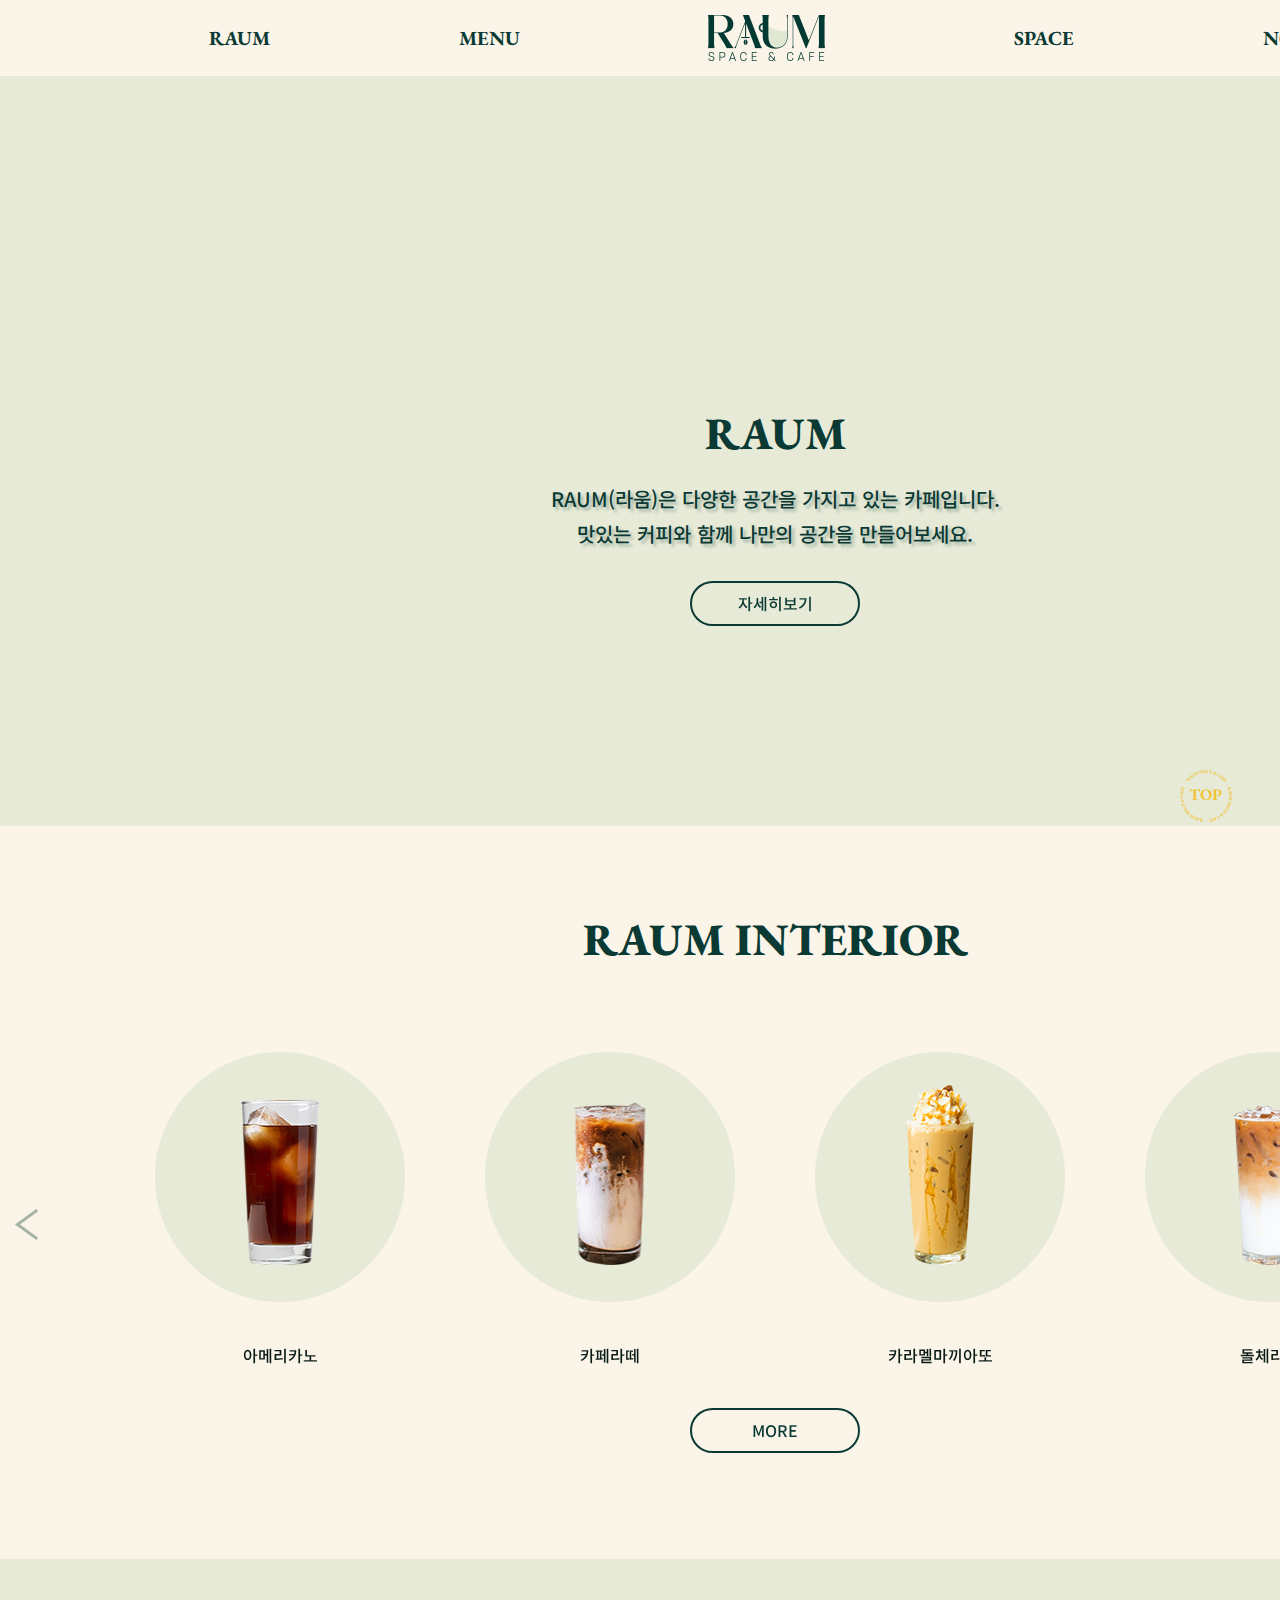
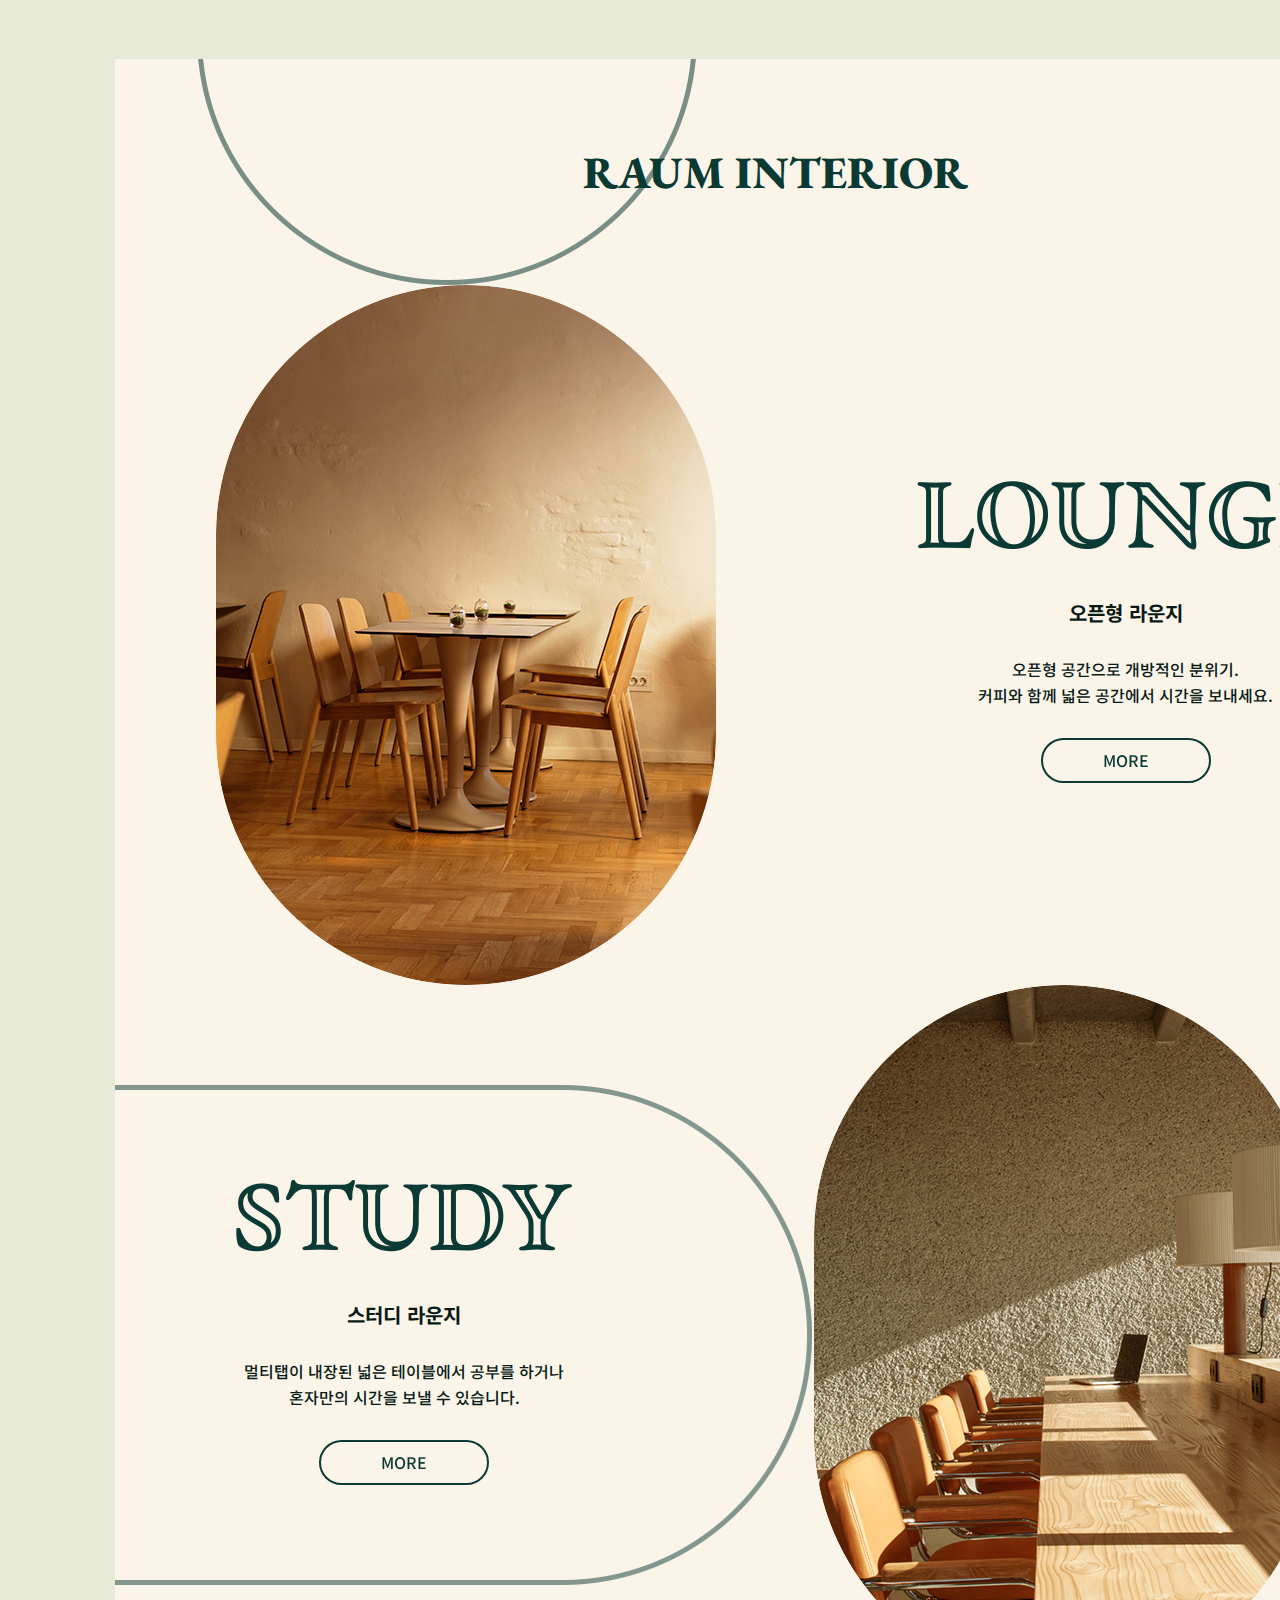
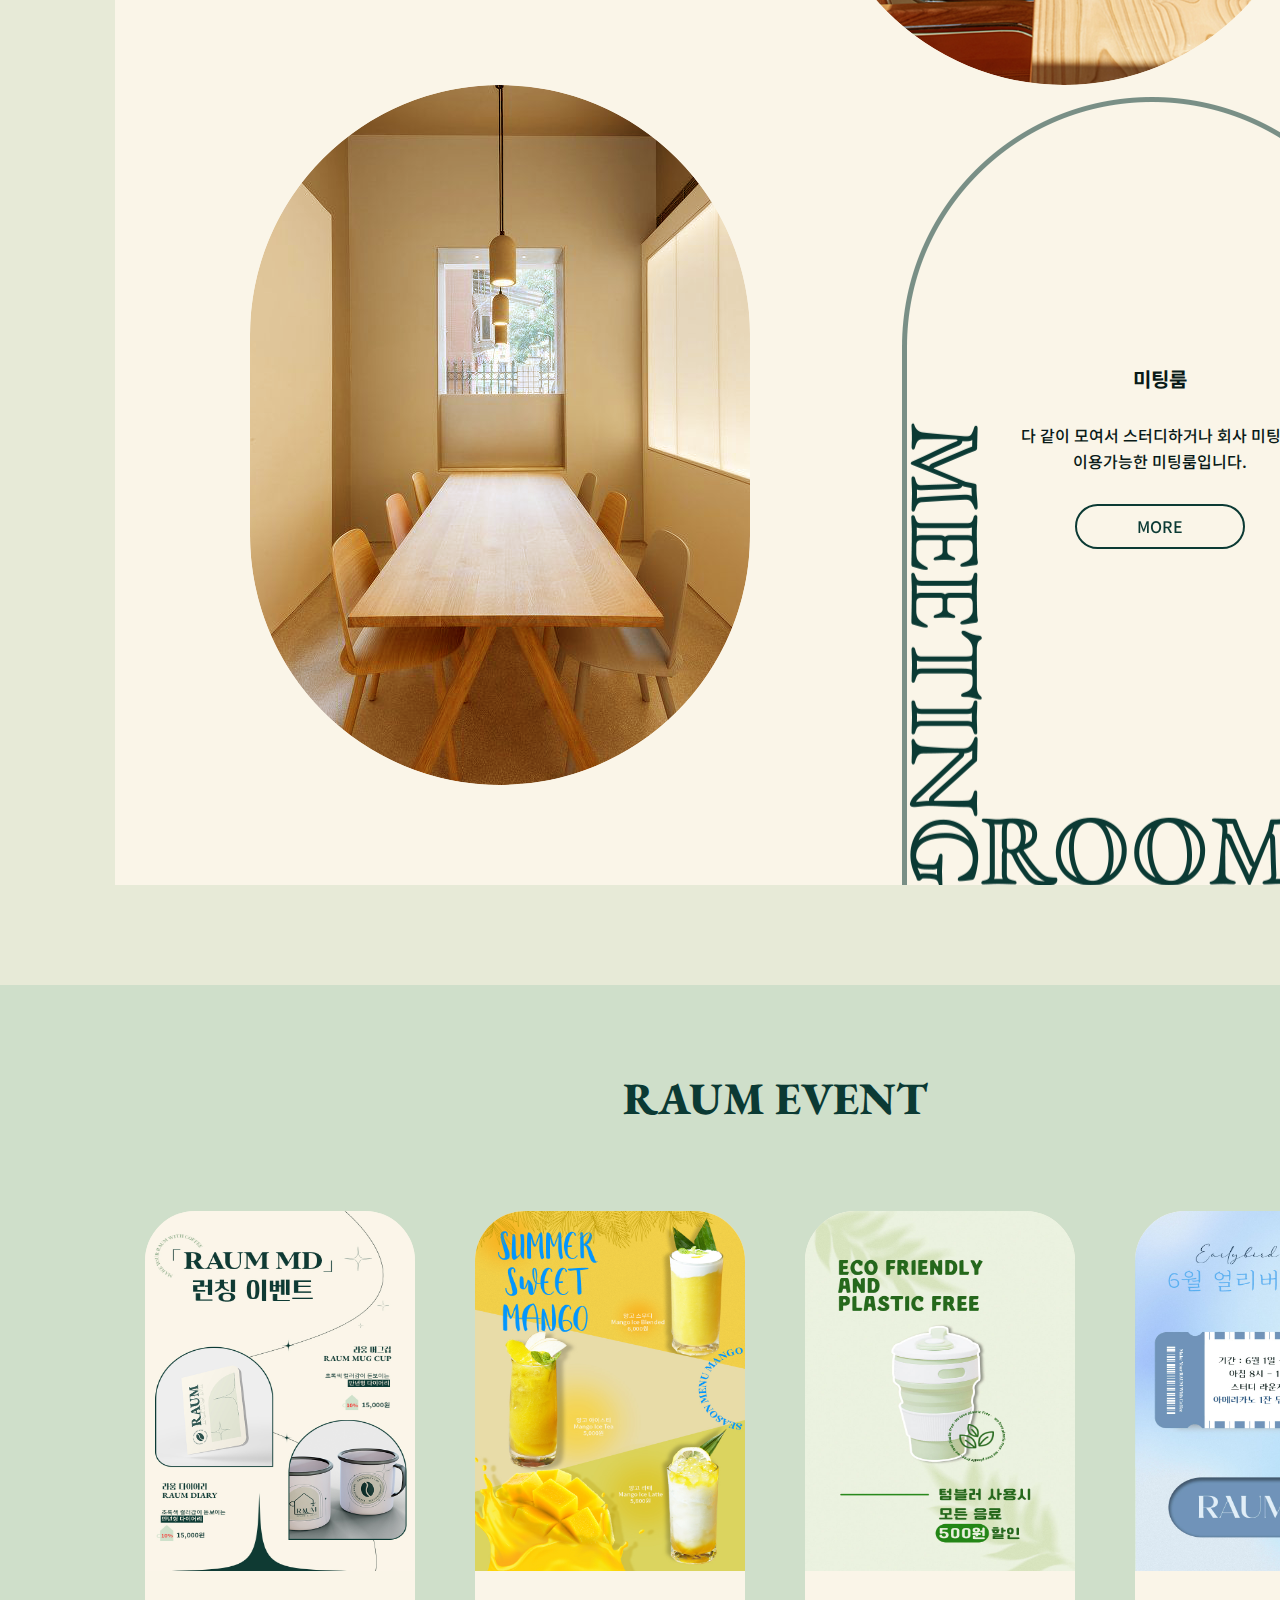
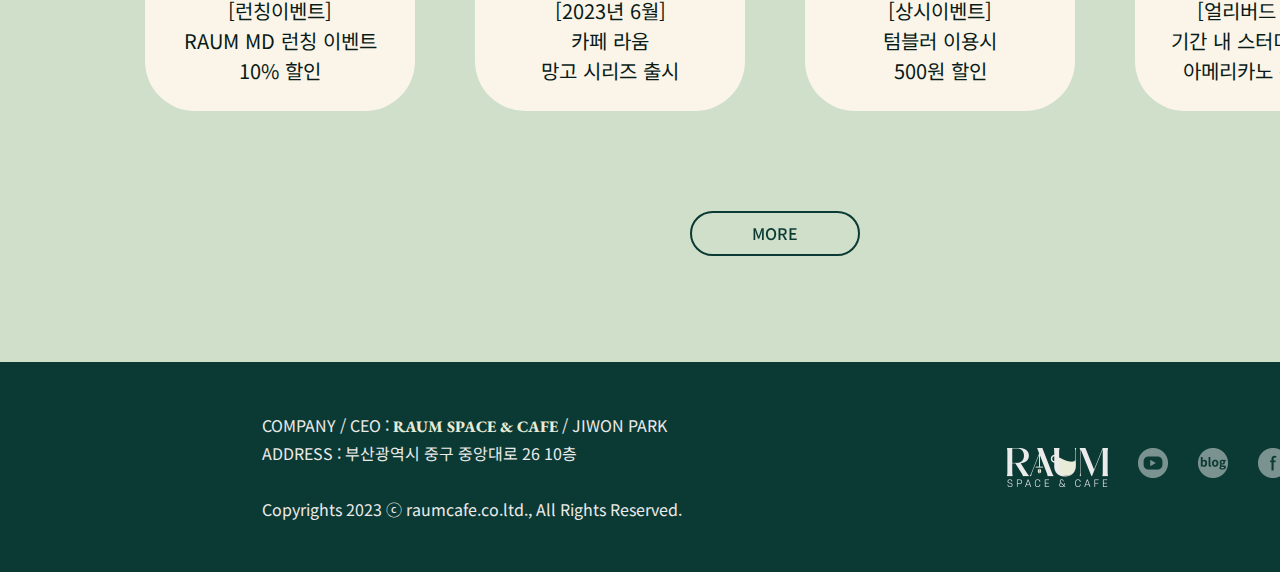
==== index.html @ 286803ea "Add files via upload" ====
<!DOCTYPE html>
<html lang="ko">

<head>
    <meta charset="UTF-8">
    <meta http-equiv="X-UA-Compatible" content="IE=edge">
    <meta name="viewport" content="width=1550">
    <title>RAUM</title>

    <!-- 폰트연결 -->
    <!-- NOTO SANS KR -->
    <link rel="preconnect" href="https://fonts.googleapis.com">
    <link rel="preconnect" href="https://fonts.gstatic.com" crossorigin>
    <link href="https://fonts.googleapis.com/css2?family=Noto+Sans+KR:wght@100;300;400;500;700;900&display=swap"
        rel="stylesheet">

    <!-- EB Garamond -->
    <link rel="preconnect" href="https://fonts.googleapis.com">
    <link rel="preconnect" href="https://fonts.gstatic.com" crossorigin>
    <link
        href="https://fonts.googleapis.com/css2?family=EB+Garamond:ital,wght@0,400;0,500;0,600;0,700;0,800;1,400;1,500;1,600;1,700;1,800&display=swap"
        rel="stylesheet">


    <!-- Link Swiper's CSS -->
    <link rel="stylesheet" href="https://cdn.jsdelivr.net/npm/swiper@9/swiper-bundle.min.css" />

    <!-- css연결 -->
    <link rel="stylesheet" href="./css/indexstyle.css">



    <!-- 파비콘연결 -->
    <link rel="shortcut icon" href="images/favicon.png" type="image/x-icon">

</head>

<body>
    <div id="header">
        <!-- bg -->
        <div class="header_inner">
            <ul id="gnb">
                <li><a href="./sub1.html">RAUM</a>
                    <ul class="sub">
                        <li><a href="./sub1.html#about">브랜드 소개</a></li>
                        <li><a href="./sub1.html#direction">오시는 길</a></li>
                    </ul>

                </li>
                <li><a href="./sub2.html">MENU</a>
                    <ul class="sub">
                        <li><a href="./sub2.html">NEW</a></li>
                        <li><a href="./sub2.html">COFFEE</a></li>
                        <li><a href="./sub2.html">NONCOFFEE</a></li>
                        <li><a href="./sub2.html">DESSERT</a></li>
                        <li><a href="./sub2.html">MD</a></li>
                    </ul>
                </li>
                <li><a href="./index.html"><img src="images/header_logo.png" alt="헤더로고이미지"></a>
                </li>
                <li><a href="./sub3.html">SPACE</a>
                    <ul class="sub">
                        <li><a href="./sub3.html">공간 소개</a></li>
                        <li><a href="./sub3.html">이용 방법</a></li>
                    </ul>
                </li>
                <li><a href="./sub4.html">NOTICE</a>
                    <ul class="sub">
                        <li><a href="./sub4.html">EVENT</a></li>
                        <li><a href="./sub4.html">FAQ</a></li>
                    </ul>
                </li>
            </ul><!--gnb-->
            <div class="gnb_bg"></div>
        </div><!--header_inner-->
    </div><!--header-->


    <div id="main_banner">
        <video src="./images/main_banner.mp4" autoplay loop muted></video>
    </div><!--main_banner-->

    <div id="brand">
        <!-- 이미지 att./ bg -->
        <div class="text">
            <h1 class="title">RAUM</h1>
            <p>RAUM(라움)은 다양한 공간을 가지고 있는 카페입니다. <br>
                맛있는 커피와 함께 나만의 공간을 만들어보세요.</p>
            <a href="./sub1.html" type="button" class="eng btn-bubble">
                자세히보기
                <span class="btn-bubble-inner">
                    <span class="btn-bubble-itembox">
                        <span class="btn-bubble-item"></span>
                        <span class="btn-bubble-item"></span>
                        <span class="btn-bubble-item"></span>
                        <span class="btn-bubble-item"></span>
                    </span>
                </span>
            </a>
        </div><!--text-->
    </div><!--brand-->







    <div id="menu">
        <!--가운데정렬-->
        <h1 class="title2">RAUM INTERIOR</h1>
        <div class="menu_rel">
            <!--화살표의 포지션 기준-->
            <!-- Swiper -->
            <div class="swiper menu">
                <div class="swiper-wrapper">
                    <!-- drink1 -->
                    <div class="swiper-slide">
                        <div class="circle_b">
                            <img src="./images/bestmenu_circle.png" alt="배경써클이미지">
                            <img src="./images/americano.png" alt="아메리카노 이미지" class="drink1">
                        </div><!--circle_b-->
                        <p>아메리카노</p>
                    </div><!--swiper-slide-->

                    <div class="swiper-slide">
                        <div class="circle_b">
                            <img src="./images/bestmenu_circle.png" alt="배경써클이미지">
                            <img src="./images/cafelatte.png" alt="카페라떼 이미지" class="drink1">
                        </div><!--circle_b-->
                        <p>카페라떼</p>
                    </div><!--swiper-slide-->

                    <div class="swiper-slide">
                        <div class="circle_b">
                            <img src="./images/bestmenu_circle.png" alt="배경써클이미지">
                            <img src="./images/caramel.png" alt="카라멜마끼아또 이미지" class="drink1">
                        </div><!--circle_b-->
                        <p>카라멜마끼아또</p>
                    </div><!--swiper-slide-->

                    <div class="swiper-slide">
                        <div class="circle_b">
                            <img src="./images/bestmenu_circle.png" alt="배경써클이미지">
                            <img src="./images/dolce.png" alt="돌체라떼 이미지" class="drink1">
                        </div><!--circle_b-->
                        <p>돌체라떼</p>
                    </div><!--swiper-slide-->



                    <div class="swiper-slide">
                        <div class="circle_b">
                            <img src="./images/bestmenu_circle.png" alt="배경써클이미지">
                            <img src="./images/matcha.png" alt="말차라떼 이미지" class="drink1">
                        </div><!--circle_b-->
                        <p>말차라떼</p>
                    </div><!--swiper-slide-->

                    <div class="swiper-slide">
                        <div class="circle_b">
                            <img src="./images/bestmenu_circle.png" alt="배경써클이미지">
                            <img src="./images/milktea.png" alt="밀크티라떼 이미지" class="drink1">
                        </div><!--circle_b-->
                        <p>밀크티라떼</p>
                    </div><!--swiper-slide-->

                    <div class="swiper-slide">
                        <div class="circle_b">
                            <img src="./images/bestmenu_circle.png" alt="배경써클이미지">
                            <img src="./images/chocolatte.png" alt="초코라떼 이미지" class="drink1">
                        </div><!--circle_b-->
                        <p>초코라떼</p>
                    </div><!--swiper-slide-->

                    <div class="swiper-slide">
                        <div class="circle_b">
                            <img src="./images/bestmenu_circle.png" alt="배경써클이미지">
                            <img src="./images/sweet_p.png" alt="고구마라떼이미지" class="drink1">
                        </div><!--circle_b-->
                        <p>고구마라떼</p>
                    </div><!--swiper-slide-->

                    <!--drink3-->
                    <div class="swiper-slide">
                        <div class="circle_b">
                            <img src="./images/bestmenu_circle.png" alt="배경써클이미지">
                            <img src="./images/choco_m.png" alt="초코마카롱 이미지" class="drink3">
                        </div><!--circle_b-->
                        <p>초코마카롱</p>
                    </div><!--swiper-slide-->

                    <div class="swiper-slide">
                        <div class="circle_b">
                            <img src="./images/bestmenu_circle.png" alt="배경써클이미지">
                            <img src="./images/vanilla_m.png" alt="바닐라마카롱 이미지" class="drink3">
                        </div><!--circle_b-->
                        <p>바닐라마카롱</p>
                    </div><!--swiper-slide-->

                    <div class="swiper-slide">
                        <div class="circle_b">
                            <img src="./images/bestmenu_circle.png" alt="배경써클이미지">
                            <img src="./images/chococookie.png" alt="초코쿠키 이미지" class="drink3">
                        </div><!--circle_b-->
                        <p>초코쿠키</p>
                    </div><!--swiper-slide-->

                    <div class="swiper-slide">
                        <div class="circle_b">
                            <img src="./images/bestmenu_circle.png" alt="배경써클이미지">
                            <img src="./images/tiramisu.png" alt="티라미수이미지" class="drink3">
                        </div><!--circle_b-->
                        <p>티라미수</p>
                    </div><!--swiper-slide-->

                    <!--drink4-->
                    <div class="swiper-slide">
                        <div class="circle_b">
                            <img src="./images/bestmenu_circle.png" alt="배경써클이미지">
                            <img src="./images/capsule.png" alt="커피캡슐 이미지" class="drink4">
                        </div><!--circle_b-->
                        <p>커피 캡슐</p>
                    </div><!--swiper-slide-->

                    <div class="swiper-slide">
                        <div class="circle_b">
                            <img src="./images/bestmenu_circle.png" alt="배경써클이미지">
                            <img src="./images/deep_forest.png" alt="원두 이미지" class="drink4">
                        </div><!--circle_b-->
                        <p>딥 포레스트 원두</p>
                    </div><!--swiper-slide-->

                    <div class="swiper-slide">
                        <div class="circle_b">
                            <img src="./images/bestmenu_circle.png" alt="배경써클이미지">
                            <img src="./images/raum_d.png" alt="라움 다이어리이미지" class="drink4">
                        </div><!--circle_b-->
                        <p>라움 다이어리</p>
                    </div><!--swiper-slide-->

                    <div class="swiper-slide">
                        <div class="circle_b">
                            <img src="./images/bestmenu_circle.png" alt="배경써클이미지">
                            <img src="./images/cup.png" alt="라움 머그잔 이미지" class="drink4">
                        </div><!--circle_b-->
                        <p>라움 머그잔</p>
                    </div><!--swiper-slide-->





                </div><!--swiper-wrapper-->

            </div><!--swiper-->
            <div class="swiper-button-next menu_next"></div>
            <div class="swiper-button-prev menu_prev"></div>
        </div><!--menu_rel-->
        <a href="./sub2.html" type="button" class="eng btn-bubble">
            MORE
            <span class="btn-bubble-inner">
                <span class="btn-bubble-itembox">
                    <span class="btn-bubble-item"></span>
                    <span class="btn-bubble-item"></span>
                    <span class="btn-bubble-item"></span>
                    <span class="btn-bubble-item"></span>
                </span>
            </span>
        </a>
    </div><!--menu-->



    <div id="space">
        <!-- 가운데 정렬, 마진 100 , width1320 -->
        <div class="title_b">
            <h1 class="title2">RAUM INTERIOR</h1>
        </div>
        <div class="space1">
            <div class="img_b">
                <img src="images/main_space1.png" alt="오픈형라운지이미지">
            </div><!--img_b-->
            <div class="text_b">
                <img src="images/lounge.png" alt="라운지글자이미지">
                <h3 class="sub_title">오픈형 라운지</h3>
                <p class="text">오픈형 공간으로 개방적인 분위기. <br>
                    커피와 함께 넓은 공간에서 시간을 보내세요.
                </p>
                <a href="./sub3.html" type="button" class="eng btn-bubble">
                    MORE
                    <span class="btn-bubble-inner">
                        <span class="btn-bubble-itembox">
                            <span class="btn-bubble-item"></span>
                            <span class="btn-bubble-item"></span>
                            <span class="btn-bubble-item"></span>
                            <span class="btn-bubble-item"></span>
                        </span>
                    </span>
                </a>
            </div><!--text_b-->
        </div><!--space1-->


        <div class="space2">
            <div class="text_b">
                <img src="images/study.png" alt="스터디글자이미지">
                <h3 class="sub_title">스터디 라운지</h3>
                <p class="text">멀티탭이 내장된 넓은 테이블에서 공부를 하거나 <br>
                    혼자만의 시간을 보낼 수 있습니다.
                </p>
                <a href="./sub3.html" type="button" class="eng btn-bubble">
                    MORE
                    <span class="btn-bubble-inner">
                        <span class="btn-bubble-itembox">
                            <span class="btn-bubble-item"></span>
                            <span class="btn-bubble-item"></span>
                            <span class="btn-bubble-item"></span>
                            <span class="btn-bubble-item"></span>
                        </span>
                    </span>
                </a>
            </div><!--text_b-->
            <div class="img_b">
                <img src="images/main_space2.png" alt="스터디라운지이미지">
            </div><!--img_b-->
        </div><!--space2-->


        <div class="space3">
            <div class="img_b">
                <img src="images/main_space3.png" alt="미팅룸라운지이미지">
            </div><!--img_b-->
            <div class="text_b">

                <h3 class="sub_title">미팅룸</h3>
                <p class="text">다 같이 모여서 스터디하거나 회사 미팅 시 <br>
                    이용가능한 미팅룸입니다.
                </p>
                <a href="./sub3.html" type="button" class="eng btn-bubble">
                    MORE
                    <span class="btn-bubble-inner">
                        <span class="btn-bubble-itembox">
                            <span class="btn-bubble-item"></span>
                            <span class="btn-bubble-item"></span>
                            <span class="btn-bubble-item"></span>
                            <span class="btn-bubble-item"></span>
                        </span>
                    </span>
                </a>

            </div><!--text_b-->
        </div><!--space3-->
    </div><!--space-->


    <div id="event">
        <!-- bg -->
        <h1 class="title2">RAUM EVENT</h1>
        <div class="event_inner">
            <!-- width1320,margin -->


            <div class="event_b">
                <div class="img_e">
                    <a href="#"><img src="images/MD.jpg" alt="MD배너"></a>
                </div><!--img_e-->
                <div class="text_e">
                    <p><a href="./sub4.html">
                            [런칭이벤트] <br>
                            RAUM MD 런칭 이벤트 <br>
                            10% 할인</a>
                    </p>
                </div><!--text_e-->
            </div><!--event_b-->

            <div class="event_b">
                <div class="img_e">
                    <a href="./sub4.html"><img src="images/mango_banner.jpg" alt="망고시리즈배너"></a>
                </div><!--img_e-->
                <div class="text_e">
                    <p><a href="#">
                            [2023년 6월] <br>
                            카페 라움 <br>
                            망고 시리즈 출시</a>
                    </p>
                </div><!--text_e-->
            </div><!--event_b-->

            <div class="event_b">
                <div class="img_e">
                    <img src="images/tumbler.jpg" alt="텀블러할인배너">
                </div><!--img_e-->
                <div class="text_e">
                    <p><a href="./sub4.html">
                            [상시이벤트] <br>
                            텀블러 이용시 <br>
                            500원 할인</a>
                    </p>
                </div><!--text_e-->
            </div><!--event_b-->

            <div class="event_b">
                <div class="img_e">
                    <img src="images/early-bird.jpg" alt="얼리버드이벤트배너">
                </div><!--img_e-->
                <div class="text_e">
                    <p><a href="./sub4.html">
                            [얼리버드 이벤트] <br>
                            기간 내 스터디존 이용시<br>
                            아메리카노 쿠폰 증정</a>
                    </p>
                </div><!--text_e-->
            </div><!--event_b-->

        </div><!--event_inner-->

        <a href="./sub4.html" type="button" class="eng btn-bubble">
            MORE
            <span class="btn-bubble-inner">
                <span class="btn-bubble-itembox">
                    <span class="btn-bubble-item"></span>
                    <span class="btn-bubble-item"></span>
                    <span class="btn-bubble-item"></span>
                    <span class="btn-bubble-item"></span>
                </span>
            </span>
        </a>
    </div><!--event-->



    <div id="footer">
        <div class="footer_inner">

            <div class="copy">
                <p>
                    COMPANY / CEO : <span class="green">RAUM SPACE & CAFE</span> / JIWON PARK <br>
                    ADDRESS : 부산광역시 중구 중앙대로 26 10층
                </p>
                <p class="right">Copyrights 2023 ⓒ raumcafe.co.ltd., All Rights Reserved.</p>
            </div><!--copyright-->

            <div class="icon">
                <ul>
                    <li>
                        <a href="#">
                            <img src="images/footer_logo.png" alt="푸터로고이미지">
                        </a>
                    </li>
                    <li>
                        <a href="#">
                            <img src="images/youtube.png" alt="유튜브아이콘">
                        </a>
                    </li>
                    <li>
                        <a href="#">
                            <img src="images/blog.png" alt="블로그아이콘">
                        </a>
                    </li>
                    <li>
                        <a href="#">
                            <img src="images/facebook.png" alt="페이스북아이콘">
                        </a>
                    </li>
                </ul>
            </div><!--icon-->


        </div><!--footer_inner-->

        <div class="p_f">
            <div class="bg">
                <a href="#">
                    <p>TOP</p>
                    <img src="./images/top_btn.png" alt="" class="bg1">
                </a>
            </div>
        </div>
    </div><!--footer-->




    <!-- Swiper JS -->
    <script src="https://cdn.jsdelivr.net/npm/swiper@9/swiper-bundle.min.js"></script>

    <!-- Initialize Swiper -->
    <script>
        var swiper = new Swiper(".menu", {
            slidesPerView: 4,
            /*한번에 보이는 swiper-slide의 갯수*/
            spaceBetween: 0,
            /*swiper-slide들 사이에 얼마만큼의 여백을 줄 것인지 설정.*/
            navigation: {
                nextEl: ".menu_next",
                prevEl: ".menu_prev",
            },

        });
    </script>
</body>

</html>
---- css/indexstyle.css ----
@charset "utf-8";
/* 폰트

    NOTO SANS KR
    font-family: 'Noto Sans KR', sans-serif;

    EB garamond
    font-family: 'EB Garamond', serif;

*/

* {
    margin: 0;
    padding: 0;
}

a {
    text-decoration: none;
    color: inherit;
}

ul,
ol {
    list-style: none;
}

img,
video,
iframe {
    vertical-align: middle;
}

body {
    min-width: 1550px;
    font-size: 16px;
    line-height: 26px;
    color: #091a17;
    background-color: #e7ead7;
    font-family: 'Noto Sans KR', sans-serif;
}


/* rotate animation */
@keyframes hover_rotate {
    0% {
        transform: translateX(-50%) rotate(0);
    }

    50% {
        transform: translateX(-50%) rotate(15deg);
    }

    100% {
        transform: translateX(-50%) rotate(0);
    }
}

/* header */
#header {
    background-color: #faf5e8;
}

.header_inner {
    width: 1320px;
    margin: 0 auto;
    position: relative;
}

#gnb {
    display: flex;
    justify-content: space-around;
    align-items: center;
}




/* SUB */

.gnb_bg {
    background-color: #0b3a34;
    border-radius: 0 0 100px 100px;
    opacity: 0.8;
    position: absolute;
    width: 1320px;
    height: 300px;
}

#gnb li {
    font-family: 'EB Garamond', serif;
    font-weight: bold;
    font-size: 20px;
    padding: 15px 0;
    position: relative;
    text-align: center;
    z-index: 5;
    color: #0b3a34;
}

.sub {
    position: absolute;
    left: 50%;
    top: 70px;
    transform: translate(-50%);
    width: 200%;
    display: none;
}

.sub>li>a {
    font-size: 16px;
    color: #ddedcd;
    font-family: 'Noto Sans KR', sans-serif;
    padding: 5px 0;
    text-align: center;
}

.sub>li>a:hover {
    color: #091a17;
    transition: all 0.5s;
}

/* sub 보이게 안보이게 호버 설정 */

.gnb_bg {
    display: none;
}


.header_inner:hover>.gnb_bg,
.header_inner:hover .sub {
    display: block;
}


/* main_banner */
#main_banner video {
    width: 100%;
}

#main_banner {
    margin-bottom: 100px;
}

/* brand */

#brand {
    background: url(../images/brand_att.jpg) no-repeat center top fixed;
    height: 400px;
    display: flex;
    justify-content: center;
    align-items: center;
    text-align: center;
    margin-bottom: 100px;
}

.title {
    color: #0b3a34;
    font-family: 'EB Garamond', serif;
    font-size: 45px;
    font-weight: 900;
    padding-bottom: 20px;
}

#brand p {
    font-family: 'Noto Sans KR', sans-serif;
    font-size: 20px;
    line-height: 35px;
    color: #0b3a34;
    padding: 15px 0 30px 0;
    text-shadow: 3px 3px 3px rgba(11, 58, 52, 0.3);
}




/* bestmenu */

#menu {
    background-color: #faf5e8;
    width: 100%;
    margin: 0 auto;
    text-align: center;
}

.title2 {
    font-family: 'EB Garamond', serif;
    font-size: 45px;
    font-weight: 900;
    color: #0b3a34;
    padding: 100px 0;
}

.menu {
    width: 1320px;
    margin: 0 auto;
}

.menu p {
    padding: 40px 0;
    color: #091a17;
    font-size: 16px;
    font-family: 'Noto Sans KR', sans-serif;
    font-weight: 500;
}

.circle_b {
    position: relative;
}


.drink1 {
    position: absolute;
    bottom: 15%;
    left: 50%;
    transform: translateX(-50%);
    transform-origin: bottom;
}

.circle_b:hover .drink1 {
    animation: hover_rotate 0.5s;
}


.drink3 {
    position: absolute;
    top: 25%;
    left: 50%;
    transform: translateX(-50%);
    transform-origin: bottom;
}

.circle_b:hover .drink3 {
    animation: hover_rotate 0.5s;
}


.drink4 {
    position: absolute;
    bottom: 17%;
    left: 50%;
    transform: translateX(-50%);
    transform-origin: bottom;
}

.circle_b:hover .drink4 {
    animation: hover_rotate 0.5s;
}

.menu_next:after {
    content: url(../images/next_btn.png);
}

.menu_prev:after {
    content: url(../images/prev_btn.png);
}

.menu_next,
.menu_prev {
    width: 23px;
    height: 31px;
}

.menu_next {
    right: -100px;
}

.menu_prev {
    left: -100px;
}

.menu_rel {
    position: relative;
    width: 1320px;
    margin: 0 auto;
}

#menu .btn-bubble {
    margin-bottom: 100px;
}

/* more_btn (bubble) */
.btn-bubble {
    display: inline-block;
    z-index: 1;
    position: relative;
    overflow: hidden;
    text-align: center;
    width: 170px;
    height: 45px;
    line-height: 41px;
    -webkit-box-sizing: border-box;
    box-sizing: border-box;
    border-radius: 23px !important;
    background: transparent;
    font-size: 16px;
    -webkit-transition: color 0.45s;
    transition: color 0.45s;
    color: #0b3a34;
    border: 2px solid #0b3a34;
    font-weight: 500;
}


.btn-bubble .btn-bubble-inner {
    z-index: -1;
    overflow: hidden;
    position: absolute;
    left: 0;
    top: 0;
    width: 100%;
    height: 100%;
}

.btn-bubble .btn-bubble-itembox {
    position: relative;
    display: block;
    height: 100%;
    -webkit-filter: url(#bubble-start);
    filter: url(#bubble-start);
}




@supports ((-webkit-filter: url("#bubble-start")) or (filter: url("#bubble-start"))) .btn-bubble .btn-bubble-item {
    -webkit-transform: translate3d(0, 150%, 0) scale(1.4);
    transform: translate3d(0, 150%, 0) scale(1.4);
}

.btn-bubble .btn-bubble-item {
    position: absolute;
    top: 0;
    width: 25%;
    height: 100%;
    background: #0b3a34;
    border-radius: 100%;
    -webkit-transform: translate3d(0, 150%, 0) scale(1.7);
    transform: translate3d(0, 150%, 0) scale(1.7);
    -webkit-transition: -webkit-transform 0.45s;
    transition: -webkit-transform 0.45s;
    transition: transform 0.45s;
    transition: transform 0.45s, -webkit-transform 0.45s;
}

.btn-bubble .btn-bubble-item:nth-of-type(1) {
    left: 0%;
    -webkit-transition-delay: 0s;
    transition-delay: 0s;
}

.btn-bubble .btn-bubble-item:nth-of-type(2) {
    left: 30%;
    -webkit-transition-delay: 0.08s;
    transition-delay: 0.08s;
}

.btn-bubble .btn-bubble-item:nth-of-type(3) {
    left: 60%;
    -webkit-transition-delay: 0.16s;
    transition-delay: 0.16s;
}

.btn-bubble .btn-bubble-item:nth-of-type(4) {
    left: 90%;
    -webkit-transition-delay: 0.24s;
    transition-delay: 0.24s;
}

.btn-bubble:hover {
    color: #e7ead7;
}

.btn-bubble:hover .btn-bubble-item {
    transform: translateZ(0) scale(1.7);
}


/* space */

#space {
    width: 1320px;
    margin: 100px auto;
    background: #faf5e8;
    text-align: center;
}

.title_b {
    background: url(../images/spaceround1.png) no-repeat 10% 100%;
}

.space1 {
    display: flex;
    align-items: center;
    justify-content: space-around;
}

.sub_title {
    font-size: 20px;
    font-weight: bold;
    padding-top: 50px;
}

.text {
    font-size: 16px;
    font-weight: 500;
    padding: 30px 0;
}

.space2 {
    display: flex;
    align-items: center;
    justify-content: space-around;
    background: url(../images/spaceround2.png) no-repeat -72% 50%;
}

.space3 {
    display: flex;
    align-items: center;
    justify-content: space-around;
    padding-bottom: 100px;
    background: url(../images/spaceround3.png) no-repeat 96% -4%;
}

.img_b {
    width: 500px;
    height: 700px;
    border-radius: 250px;
}

#space .img_b:hover img {
    transform: scale(1.1, 1.1);
}

#space .img_b {
    overflow: hidden;
}

#space .img_b img {
    transition: all 0.5s;
}


/* EVENT */
#event {
    background: #cfdfca;
    text-align: center;
}

.event_inner {
    width: 1320px;
    margin: 0 auto;
    display: flex;
    justify-content: space-around;
    align-items: center;
}


.img_e img {
    width: 270px;
    height: 360px;
    background-color: #faf5e8;
    border-radius: 50px 50px 0 0;
}



.text_e {
    width: 270px;
    height: 140px;
    background-color: #faf5e8;
    border-radius: 0 0 50px 50px;
    display: flex;
    justify-content: center;
    align-items: center;
}

.text_e p {
    font-family: 'Noto Sans KR', sans-serif;
    font-size: 20px;
    line-height: 30px;
}

#event .btn-bubble {
    margin: 100px;
}

/* footer */
#footer {
    background-color: #0b3a34;
}

.footer_inner {
    width: 1320px;
    margin: 0 auto;
    display: flex;
    justify-content: space-around;
    align-items: center;
}

.copy {
    font-family: 'Noto Sans KR', sans-serif;
    font-size: 16px;
    padding: 50px 0;
    color: #ebebeb;
}

.green {
    color: #e7ead7;
    font-family: 'EB Garamond', serif;
    font-weight: 900;
}

.right {
    padding-top: 30px;
}

.icon ul {
    display: flex;
}

.icon ul li {
    margin-left: 30px;
    opacity: 0.5;
}

.icon ul li:first-child {
    opacity: 1;
}


.icon ul li:hover {
    opacity: 1;
}

/* top_btn */
.bg {
    position: relative;
    width: 50px;
    height: 50px;
}

#footer .p_f p {
    position: absolute;
    top: 50%;
    left: 50%;
    transform: translate(-50%, -50%);
    color: #f1c43b;
    font-weight: bold;
    font-family: 'EB Garamond', serif;

}

.bg:hover img {
    transform: rotate(45deg);
}

.bg img {
    transition: all 0.5s;
}

.p_f {
    position: fixed;
    right: 50px;
    bottom: 80px;
}
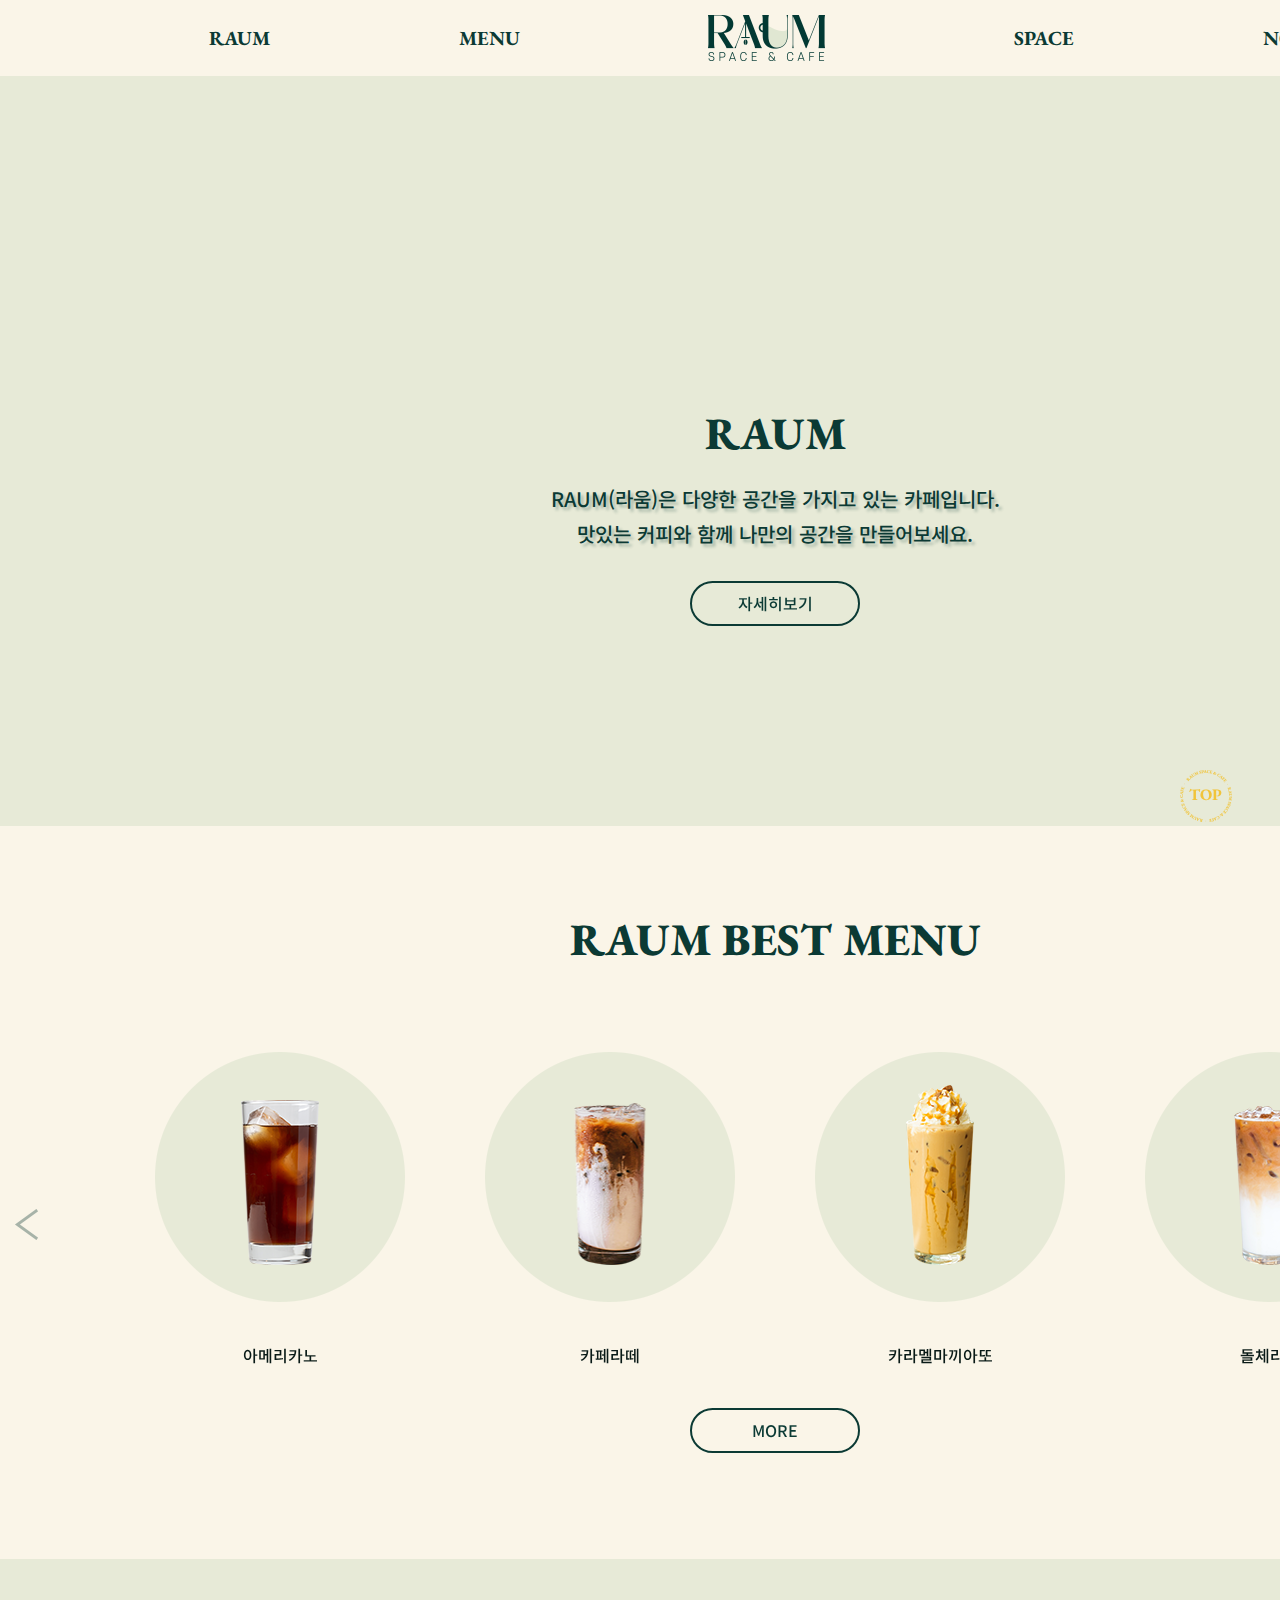
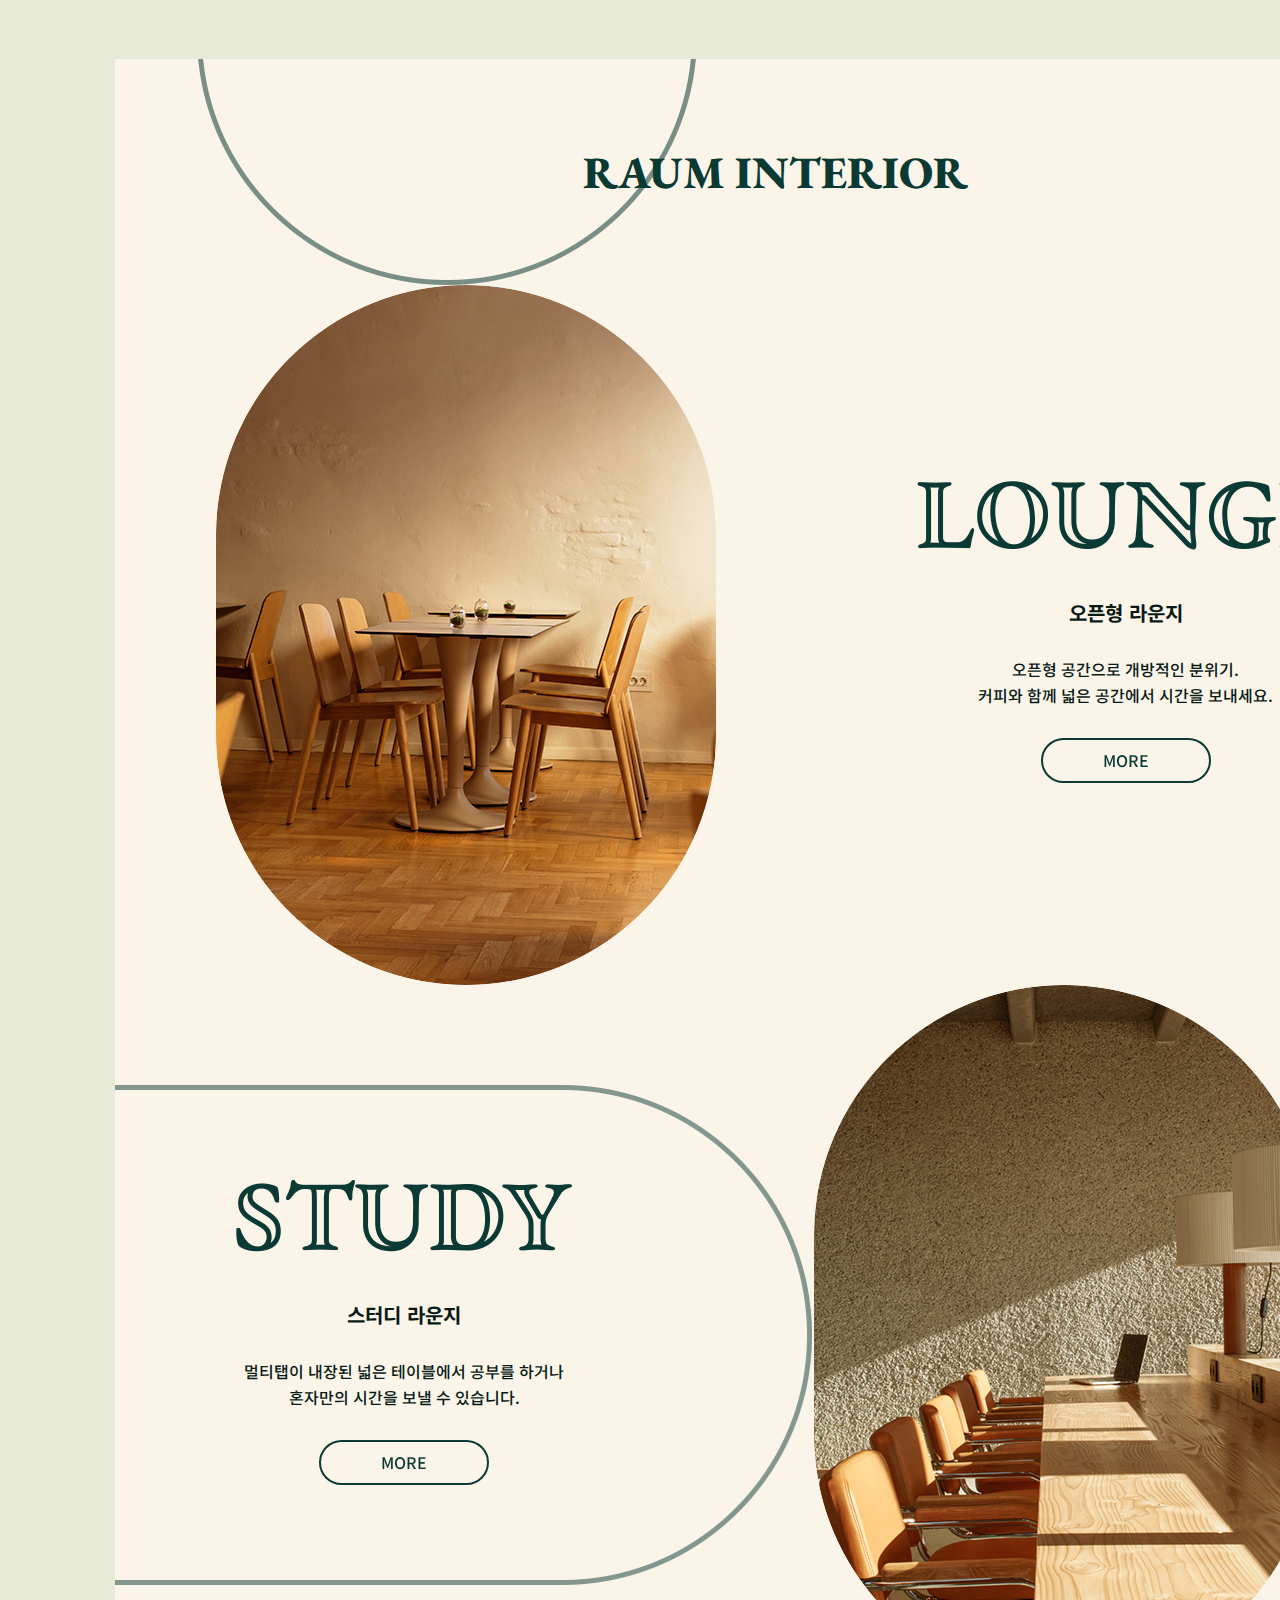
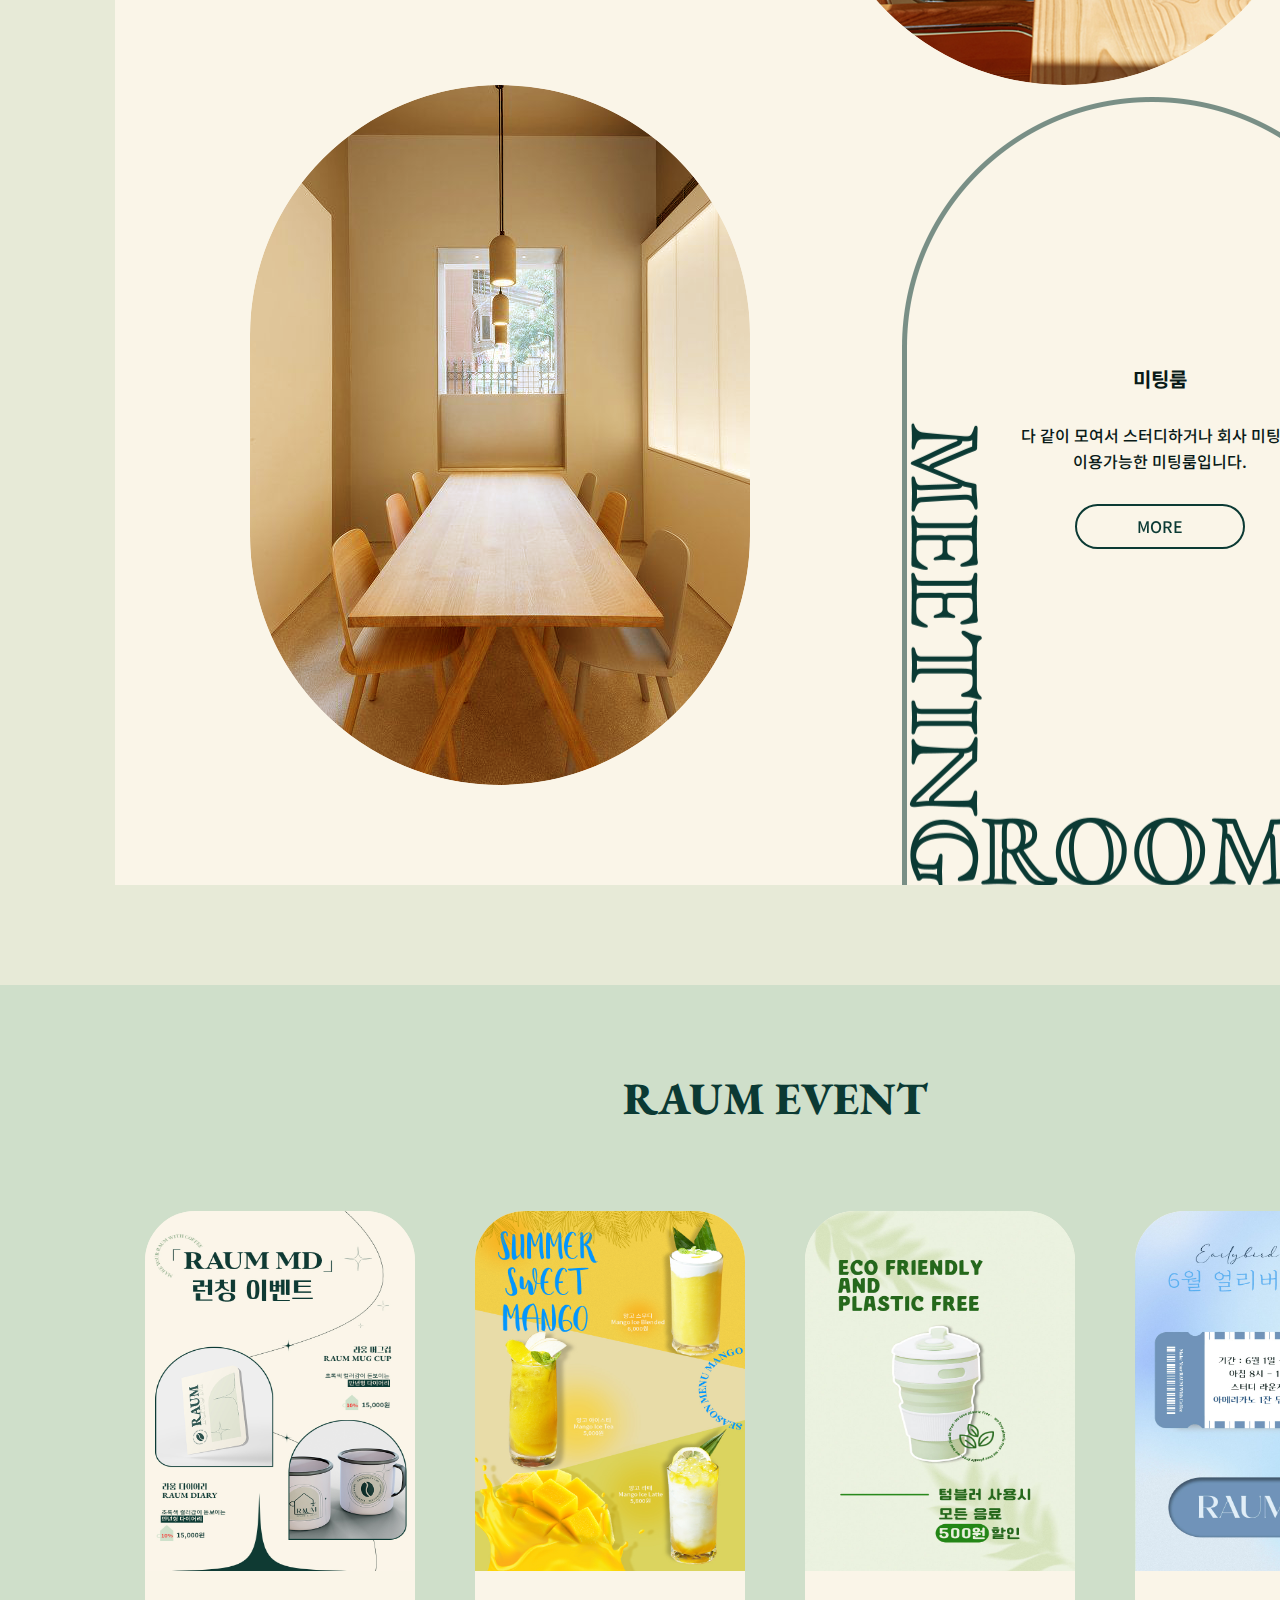
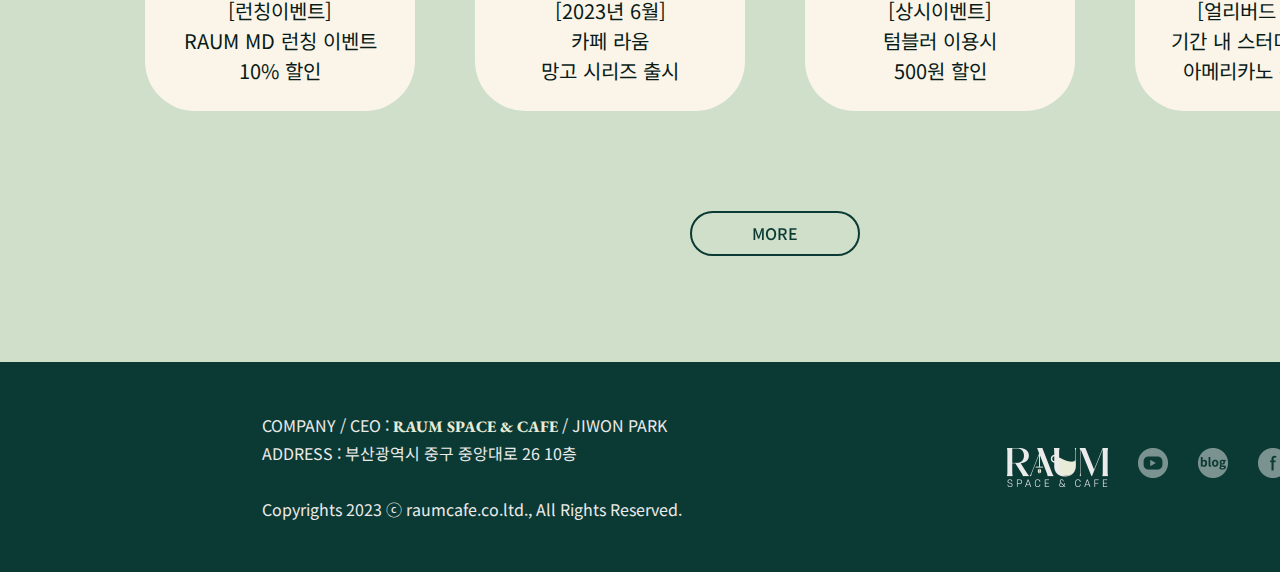
==== commit c3a0b025: "Add files via upload" ====
--- a/index.html
+++ b/index.html
@@ -108,7 +108,7 @@
 
     <div id="menu">
         <!--가운데정렬-->
-        <h1 class="title2">RAUM INTERIOR</h1>
+        <h1 class="title2">RAUM BEST MENU</h1>
         <div class="menu_rel">
             <!--화살표의 포지션 기준-->
             <!-- Swiper -->
--- a/css/indexstyle.css
+++ b/css/indexstyle.css
@@ -100,7 +100,7 @@
 .sub {
     position: absolute;
     left: 50%;
-    top: 70px;
+    top: 66px;
     transform: translate(-50%);
     width: 200%;
     display: none;
